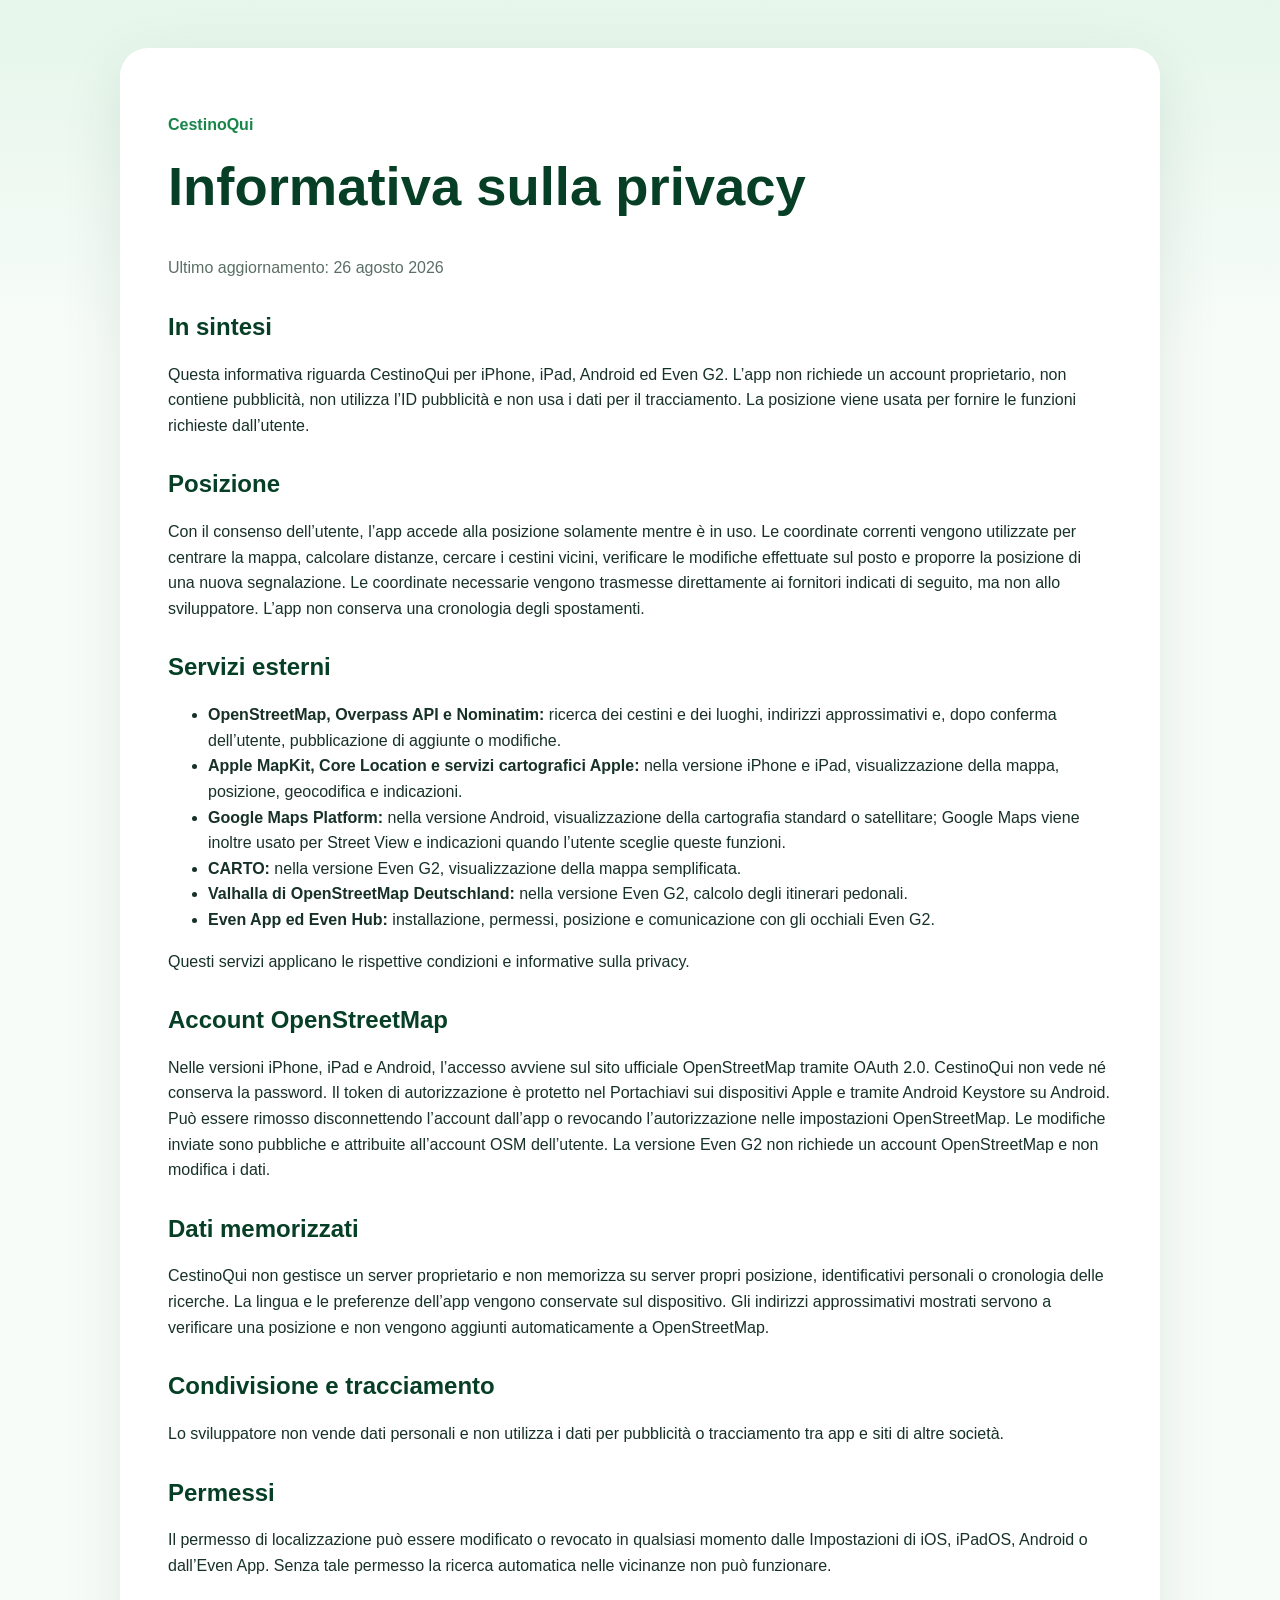
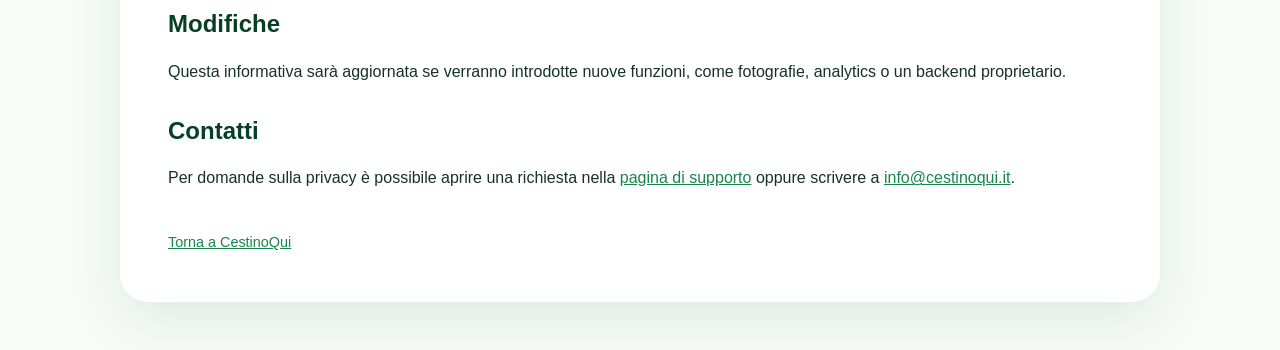
==== privacy.html @ f7cfcfdf "Expand CestinoQui pages to Even G2" ====
<!doctype html>
<html lang="it">
<head>
  <meta charset="utf-8">
  <meta name="viewport" content="width=device-width, initial-scale=1">
  <title>Privacy — CestinoQui</title>
  <link rel="stylesheet" href="styles.css">
</head>
<body>
  <main>
    <p class="eyebrow">CestinoQui</p>
    <h1>Informativa sulla privacy</h1>
    <p class="muted">Ultimo aggiornamento: 26 agosto 2026</p>

    <h2>In sintesi</h2>
    <p>Questa informativa riguarda CestinoQui per iPhone, iPad, Android ed Even G2. L’app non richiede un account proprietario, non contiene pubblicità, non utilizza l’ID pubblicità e non usa i dati per il tracciamento. La posizione viene usata per fornire le funzioni richieste dall’utente.</p>

    <h2>Posizione</h2>
    <p>Con il consenso dell’utente, l’app accede alla posizione solamente mentre è in uso. Le coordinate correnti vengono utilizzate per centrare la mappa, calcolare distanze, cercare i cestini vicini, verificare le modifiche effettuate sul posto e proporre la posizione di una nuova segnalazione. Le coordinate necessarie vengono trasmesse direttamente ai fornitori indicati di seguito, ma non allo sviluppatore. L’app non conserva una cronologia degli spostamenti.</p>

    <h2>Servizi esterni</h2>
    <ul>
      <li><strong>OpenStreetMap, Overpass API e Nominatim:</strong> ricerca dei cestini e dei luoghi, indirizzi approssimativi e, dopo conferma dell’utente, pubblicazione di aggiunte o modifiche.</li>
      <li><strong>Apple MapKit, Core Location e servizi cartografici Apple:</strong> nella versione iPhone e iPad, visualizzazione della mappa, posizione, geocodifica e indicazioni.</li>
      <li><strong>Google Maps Platform:</strong> nella versione Android, visualizzazione della cartografia standard o satellitare; Google Maps viene inoltre usato per Street View e indicazioni quando l’utente sceglie queste funzioni.</li>
      <li><strong>CARTO:</strong> nella versione Even G2, visualizzazione della mappa semplificata.</li>
      <li><strong>Valhalla di OpenStreetMap Deutschland:</strong> nella versione Even G2, calcolo degli itinerari pedonali.</li>
      <li><strong>Even App ed Even Hub:</strong> installazione, permessi, posizione e comunicazione con gli occhiali Even G2.</li>
    </ul>
    <p>Questi servizi applicano le rispettive condizioni e informative sulla privacy.</p>

    <h2>Account OpenStreetMap</h2>
    <p>Nelle versioni iPhone, iPad e Android, l’accesso avviene sul sito ufficiale OpenStreetMap tramite OAuth 2.0. CestinoQui non vede né conserva la password. Il token di autorizzazione è protetto nel Portachiavi sui dispositivi Apple e tramite Android Keystore su Android. Può essere rimosso disconnettendo l’account dall’app o revocando l’autorizzazione nelle impostazioni OpenStreetMap. Le modifiche inviate sono pubbliche e attribuite all’account OSM dell’utente. La versione Even G2 non richiede un account OpenStreetMap e non modifica i dati.</p>

    <h2>Dati memorizzati</h2>
    <p>CestinoQui non gestisce un server proprietario e non memorizza su server propri posizione, identificativi personali o cronologia delle ricerche. La lingua e le preferenze dell’app vengono conservate sul dispositivo. Gli indirizzi approssimativi mostrati servono a verificare una posizione e non vengono aggiunti automaticamente a OpenStreetMap.</p>

    <h2>Condivisione e tracciamento</h2>
    <p>Lo sviluppatore non vende dati personali e non utilizza i dati per pubblicità o tracciamento tra app e siti di altre società.</p>

    <h2>Permessi</h2>
    <p>Il permesso di localizzazione può essere modificato o revocato in qualsiasi momento dalle Impostazioni di iOS, iPadOS, Android o dall’Even App. Senza tale permesso la ricerca automatica nelle vicinanze non può funzionare.</p>

    <h2>Modifiche</h2>
    <p>Questa informativa sarà aggiornata se verranno introdotte nuove funzioni, come fotografie, analytics o un backend proprietario.</p>

    <h2>Contatti</h2>
    <p>Per domande sulla privacy è possibile aprire una richiesta nella <a href="support.html">pagina di supporto</a> oppure scrivere a <a href="mailto:info@cestinoqui.it">info@cestinoqui.it</a>.</p>

    <footer><a href="index.html">Torna a CestinoQui</a></footer>
  </main>
</body>
</html>
---- styles.css ----
:root {
  color-scheme: light dark;
  --green: #18854a;
  --deep: #063f25;
  --soft: #e5f6ea;
  --paper: #ffffff;
  --ink: #173127;
  --muted: #5b6f66;
}

* { box-sizing: border-box; }

body {
  margin: 0;
  font-family: -apple-system, BlinkMacSystemFont, "Segoe UI", sans-serif;
  line-height: 1.6;
  color: var(--ink);
  background: linear-gradient(180deg, var(--soft), #f8fcf9 22rem);
}

main {
  width: min(1040px, calc(100% - 32px));
  margin: 48px auto;
  padding: clamp(24px, 5vw, 48px);
  background: var(--paper);
  border-radius: 28px;
  box-shadow: 0 18px 60px rgba(6, 63, 37, .10);
}

h1, h2 { color: var(--deep); line-height: 1.2; }
h1 { font-size: clamp(2rem, 8vw, 3.4rem); margin-top: 0; }
h2 { margin-top: 2rem; }
a { color: var(--green); }
.eyebrow { color: var(--green); font-weight: 700; }
.muted { color: var(--muted); }
.button {
  display: inline-block;
  margin: 8px 8px 0 0;
  padding: 10px 16px;
  border-radius: 999px;
  color: white;
  background: var(--green);
  text-decoration: none;
  font-weight: 700;
}
.platform-grid {
  display: grid;
  grid-template-columns: repeat(3, 1fr);
  gap: 16px;
  margin: 2.5rem 0;
}
.platform-card {
  padding: 22px;
  border: 1px solid color-mix(in srgb, var(--green) 22%, transparent);
  border-radius: 20px;
  background: color-mix(in srgb, var(--soft) 56%, var(--paper));
}
.platform-card h2 { margin: .5rem 0; font-size: 1.25rem; }
.platform-card p { margin: .5rem 0; }
.platform-icon {
  display: grid;
  place-items: center;
  width: 42px;
  height: 42px;
  border-radius: 12px;
  color: white;
  background: var(--green);
  font-size: 1.4rem;
  font-weight: 800;
}
.platform-icon.glasses::before {
  content: "";
  width: 28px;
  height: 11px;
  border: 3px solid white;
  border-radius: 7px;
  box-shadow: 18px 0 0 -3px var(--green), 18px 0 0 0 white;
  transform: translateX(-9px);
}
.tag { color: var(--green); font-size: .85rem; font-weight: 700; }
.g2-showcase {
  margin: 2.5rem 0;
  padding-top: 1rem;
  border-top: 1px solid color-mix(in srgb, var(--green) 18%, transparent);
}
.screenshots {
  display: grid;
  grid-template-columns: repeat(3, 1fr);
  gap: 12px;
}
figure { margin: 0; }
figure img {
  display: block;
  width: 100%;
  border-radius: 10px;
  background: #000;
}
figcaption { margin-top: 6px; color: var(--muted); font-size: .82rem; text-align: center; }
footer { margin-top: 2.5rem; color: var(--muted); font-size: .9rem; }

@media (max-width: 760px) {
  .platform-grid, .screenshots { grid-template-columns: 1fr; }
}

@media (prefers-color-scheme: dark) {
  :root { --paper: #10241b; --ink: #e8f5ed; --deep: #baf0ca; --muted: #a3b8ad; --soft: #123a26; }
  body { background: #081710; }
}
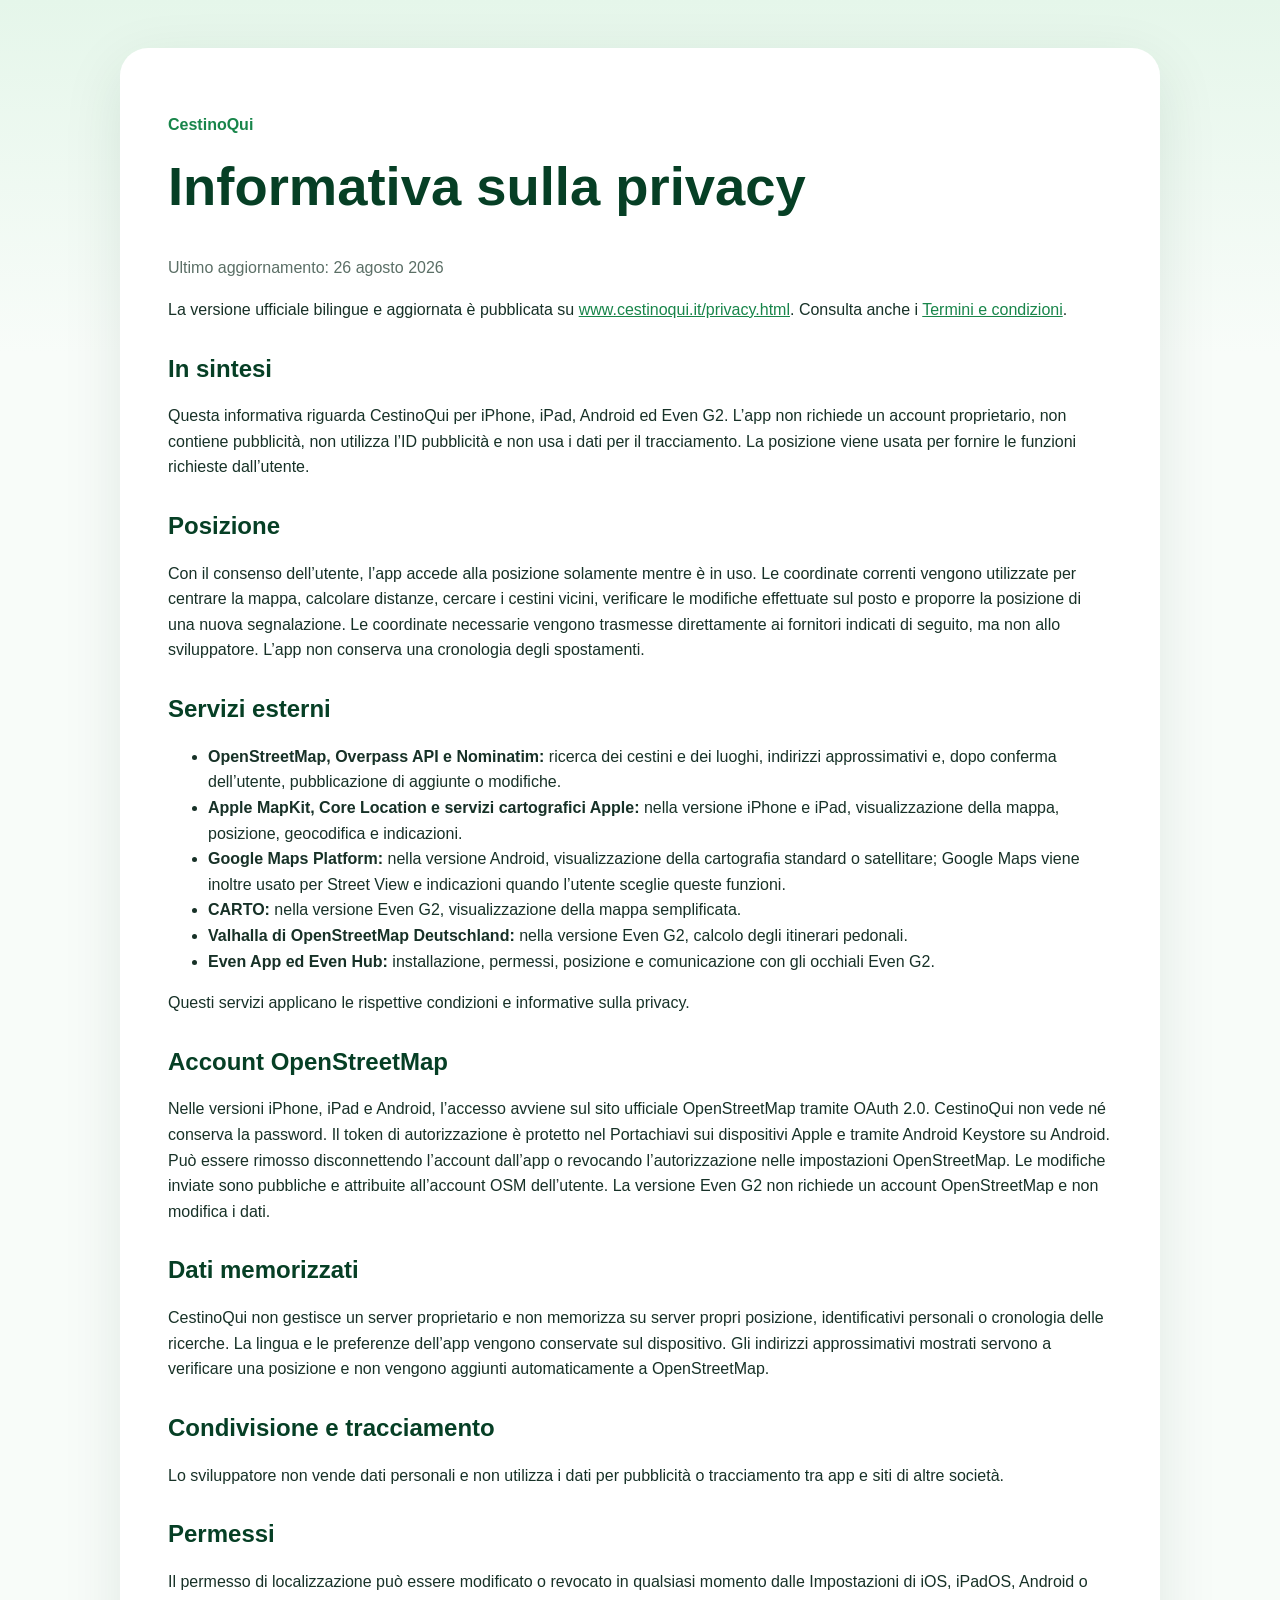
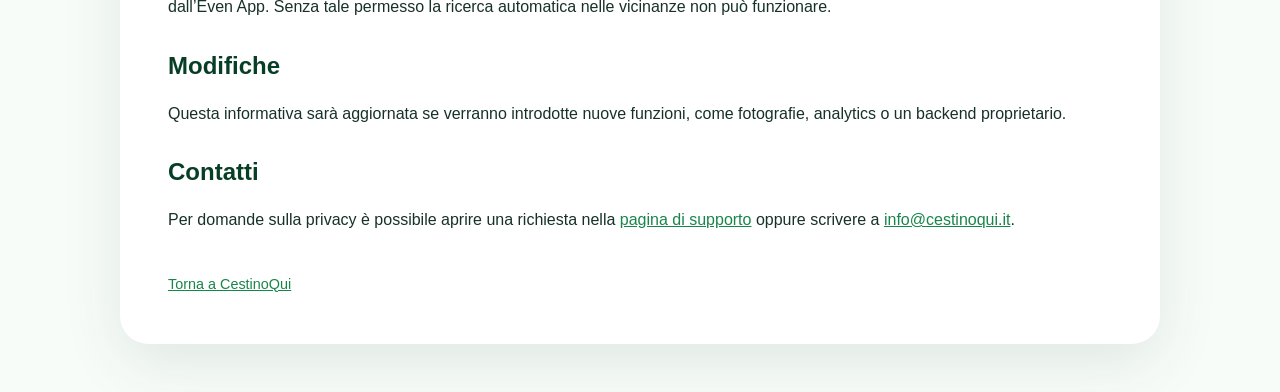
==== commit ed83bc54: "Update shared site for CestinoQui G2 0.3.1" ====
--- a/privacy.html
+++ b/privacy.html
@@ -11,6 +11,7 @@
     <p class="eyebrow">CestinoQui</p>
     <h1>Informativa sulla privacy</h1>
     <p class="muted">Ultimo aggiornamento: 26 agosto 2026</p>
+    <p>La versione ufficiale bilingue e aggiornata è pubblicata su <a href="https://www.cestinoqui.it/privacy.html">www.cestinoqui.it/privacy.html</a>. Consulta anche i <a href="https://www.cestinoqui.it/terms.html">Termini e condizioni</a>.</p>
 
     <h2>In sintesi</h2>
     <p>Questa informativa riguarda CestinoQui per iPhone, iPad, Android ed Even G2. L’app non richiede un account proprietario, non contiene pubblicità, non utilizza l’ID pubblicità e non usa i dati per il tracciamento. La posizione viene usata per fornire le funzioni richieste dall’utente.</p>
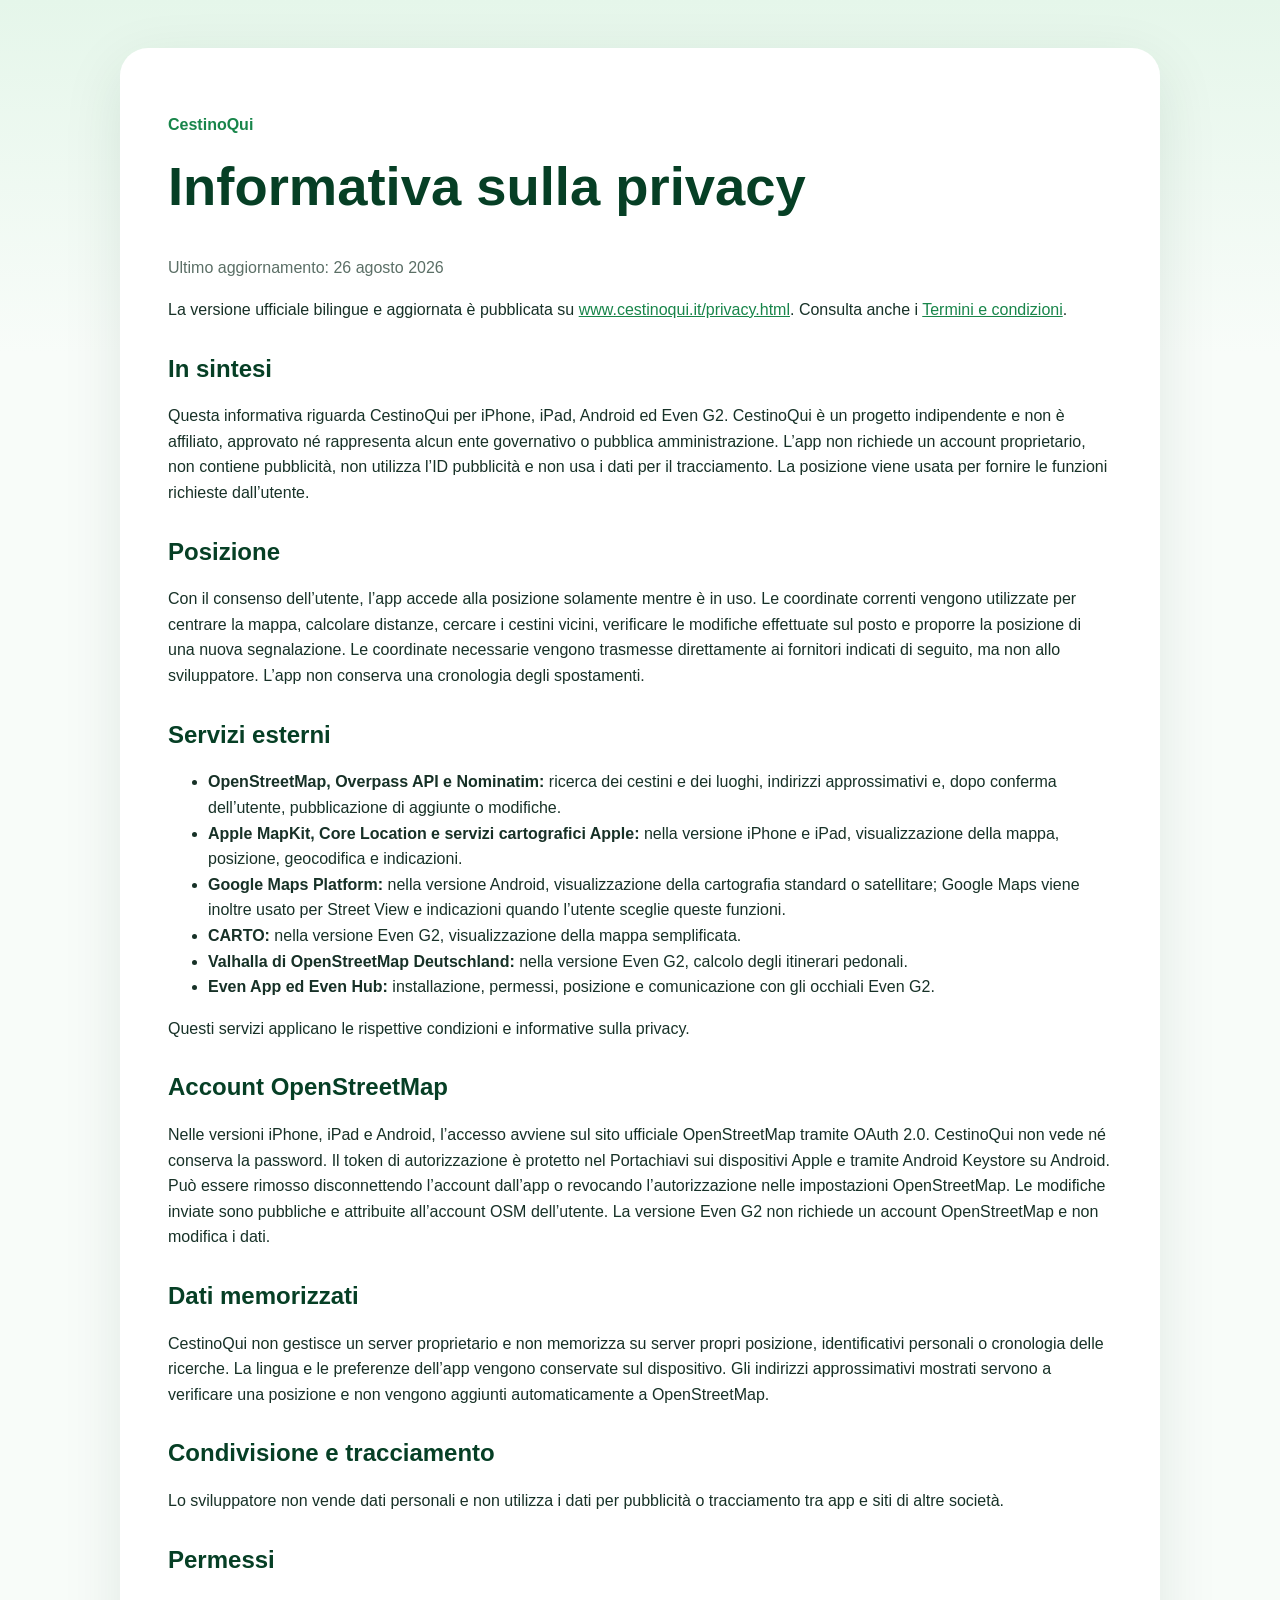
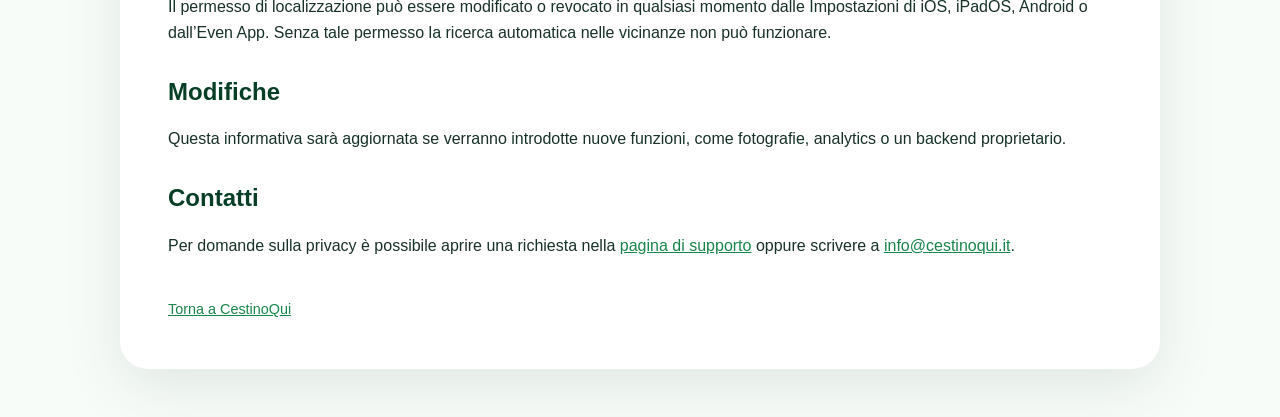
==== commit b4297577: "Clarify independent status and OpenStreetMap source" ====
--- a/privacy.html
+++ b/privacy.html
@@ -14,7 +14,7 @@
     <p>La versione ufficiale bilingue e aggiornata è pubblicata su <a href="https://www.cestinoqui.it/privacy.html">www.cestinoqui.it/privacy.html</a>. Consulta anche i <a href="https://www.cestinoqui.it/terms.html">Termini e condizioni</a>.</p>
 
     <h2>In sintesi</h2>
-    <p>Questa informativa riguarda CestinoQui per iPhone, iPad, Android ed Even G2. L’app non richiede un account proprietario, non contiene pubblicità, non utilizza l’ID pubblicità e non usa i dati per il tracciamento. La posizione viene usata per fornire le funzioni richieste dall’utente.</p>
+    <p>Questa informativa riguarda CestinoQui per iPhone, iPad, Android ed Even G2. CestinoQui è un progetto indipendente e non è affiliato, approvato né rappresenta alcun ente governativo o pubblica amministrazione. L’app non richiede un account proprietario, non contiene pubblicità, non utilizza l’ID pubblicità e non usa i dati per il tracciamento. La posizione viene usata per fornire le funzioni richieste dall’utente.</p>
 
     <h2>Posizione</h2>
     <p>Con il consenso dell’utente, l’app accede alla posizione solamente mentre è in uso. Le coordinate correnti vengono utilizzate per centrare la mappa, calcolare distanze, cercare i cestini vicini, verificare le modifiche effettuate sul posto e proporre la posizione di una nuova segnalazione. Le coordinate necessarie vengono trasmesse direttamente ai fornitori indicati di seguito, ma non allo sviluppatore. L’app non conserva una cronologia degli spostamenti.</p>
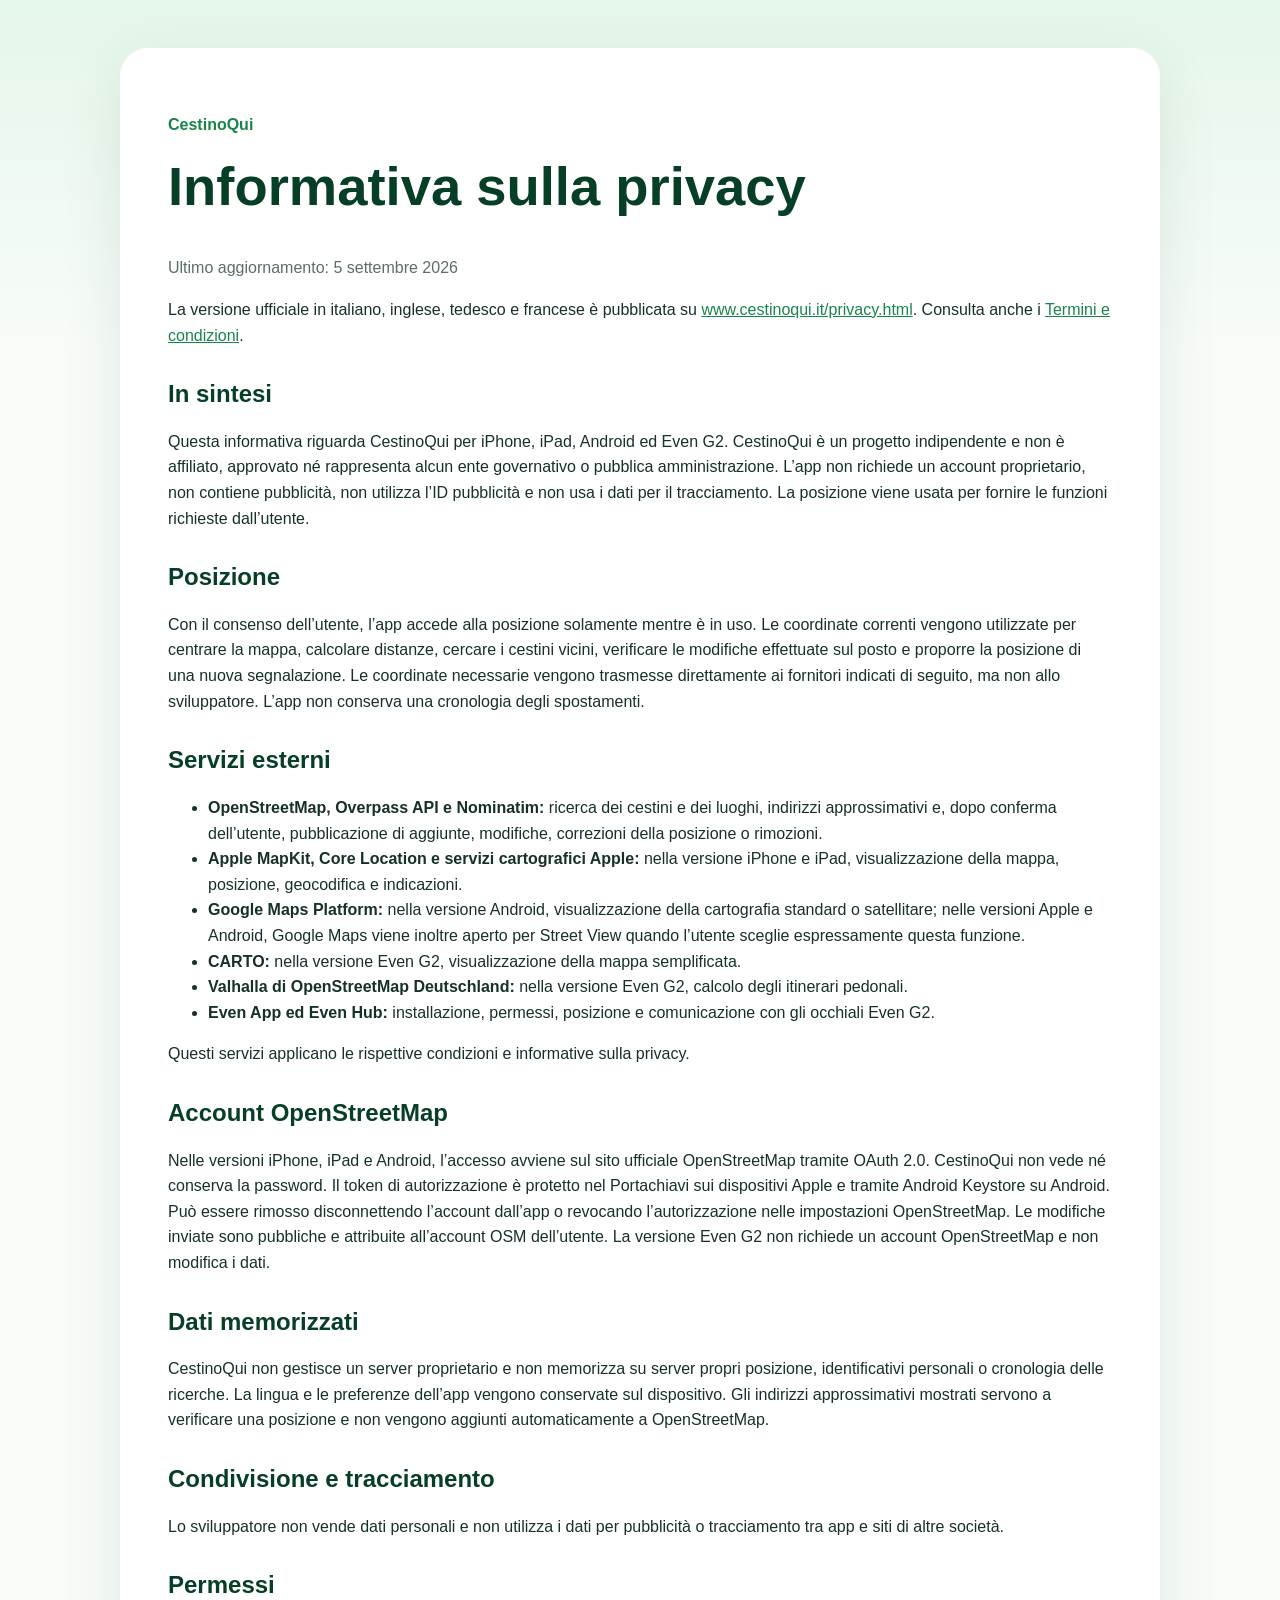
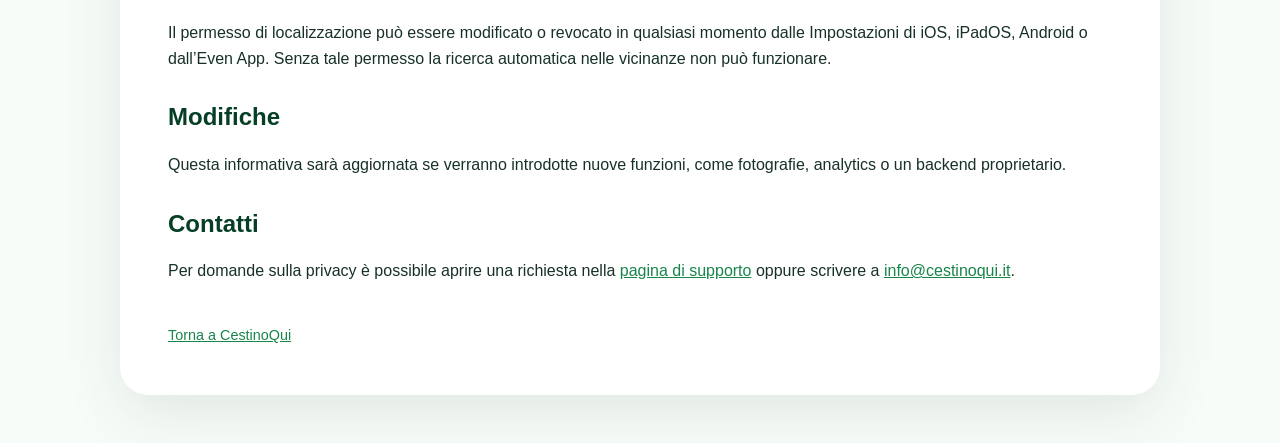
==== commit fc3bcdac: "Update iOS 1.1 privacy information" ====
--- a/privacy.html
+++ b/privacy.html
@@ -10,8 +10,8 @@
   <main>
     <p class="eyebrow">CestinoQui</p>
     <h1>Informativa sulla privacy</h1>
-    <p class="muted">Ultimo aggiornamento: 26 agosto 2026</p>
-    <p>La versione ufficiale bilingue e aggiornata è pubblicata su <a href="https://www.cestinoqui.it/privacy.html">www.cestinoqui.it/privacy.html</a>. Consulta anche i <a href="https://www.cestinoqui.it/terms.html">Termini e condizioni</a>.</p>
+    <p class="muted">Ultimo aggiornamento: 5 settembre 2026</p>
+    <p>La versione ufficiale in italiano, inglese, tedesco e francese è pubblicata su <a href="https://www.cestinoqui.it/privacy.html">www.cestinoqui.it/privacy.html</a>. Consulta anche i <a href="https://www.cestinoqui.it/terms.html">Termini e condizioni</a>.</p>
 
     <h2>In sintesi</h2>
     <p>Questa informativa riguarda CestinoQui per iPhone, iPad, Android ed Even G2. CestinoQui è un progetto indipendente e non è affiliato, approvato né rappresenta alcun ente governativo o pubblica amministrazione. L’app non richiede un account proprietario, non contiene pubblicità, non utilizza l’ID pubblicità e non usa i dati per il tracciamento. La posizione viene usata per fornire le funzioni richieste dall’utente.</p>
@@ -21,9 +21,9 @@
 
     <h2>Servizi esterni</h2>
     <ul>
-      <li><strong>OpenStreetMap, Overpass API e Nominatim:</strong> ricerca dei cestini e dei luoghi, indirizzi approssimativi e, dopo conferma dell’utente, pubblicazione di aggiunte o modifiche.</li>
+      <li><strong>OpenStreetMap, Overpass API e Nominatim:</strong> ricerca dei cestini e dei luoghi, indirizzi approssimativi e, dopo conferma dell’utente, pubblicazione di aggiunte, modifiche, correzioni della posizione o rimozioni.</li>
       <li><strong>Apple MapKit, Core Location e servizi cartografici Apple:</strong> nella versione iPhone e iPad, visualizzazione della mappa, posizione, geocodifica e indicazioni.</li>
-      <li><strong>Google Maps Platform:</strong> nella versione Android, visualizzazione della cartografia standard o satellitare; Google Maps viene inoltre usato per Street View e indicazioni quando l’utente sceglie queste funzioni.</li>
+      <li><strong>Google Maps Platform:</strong> nella versione Android, visualizzazione della cartografia standard o satellitare; nelle versioni Apple e Android, Google Maps viene inoltre aperto per Street View quando l’utente sceglie espressamente questa funzione.</li>
       <li><strong>CARTO:</strong> nella versione Even G2, visualizzazione della mappa semplificata.</li>
       <li><strong>Valhalla di OpenStreetMap Deutschland:</strong> nella versione Even G2, calcolo degli itinerari pedonali.</li>
       <li><strong>Even App ed Even Hub:</strong> installazione, permessi, posizione e comunicazione con gli occhiali Even G2.</li>
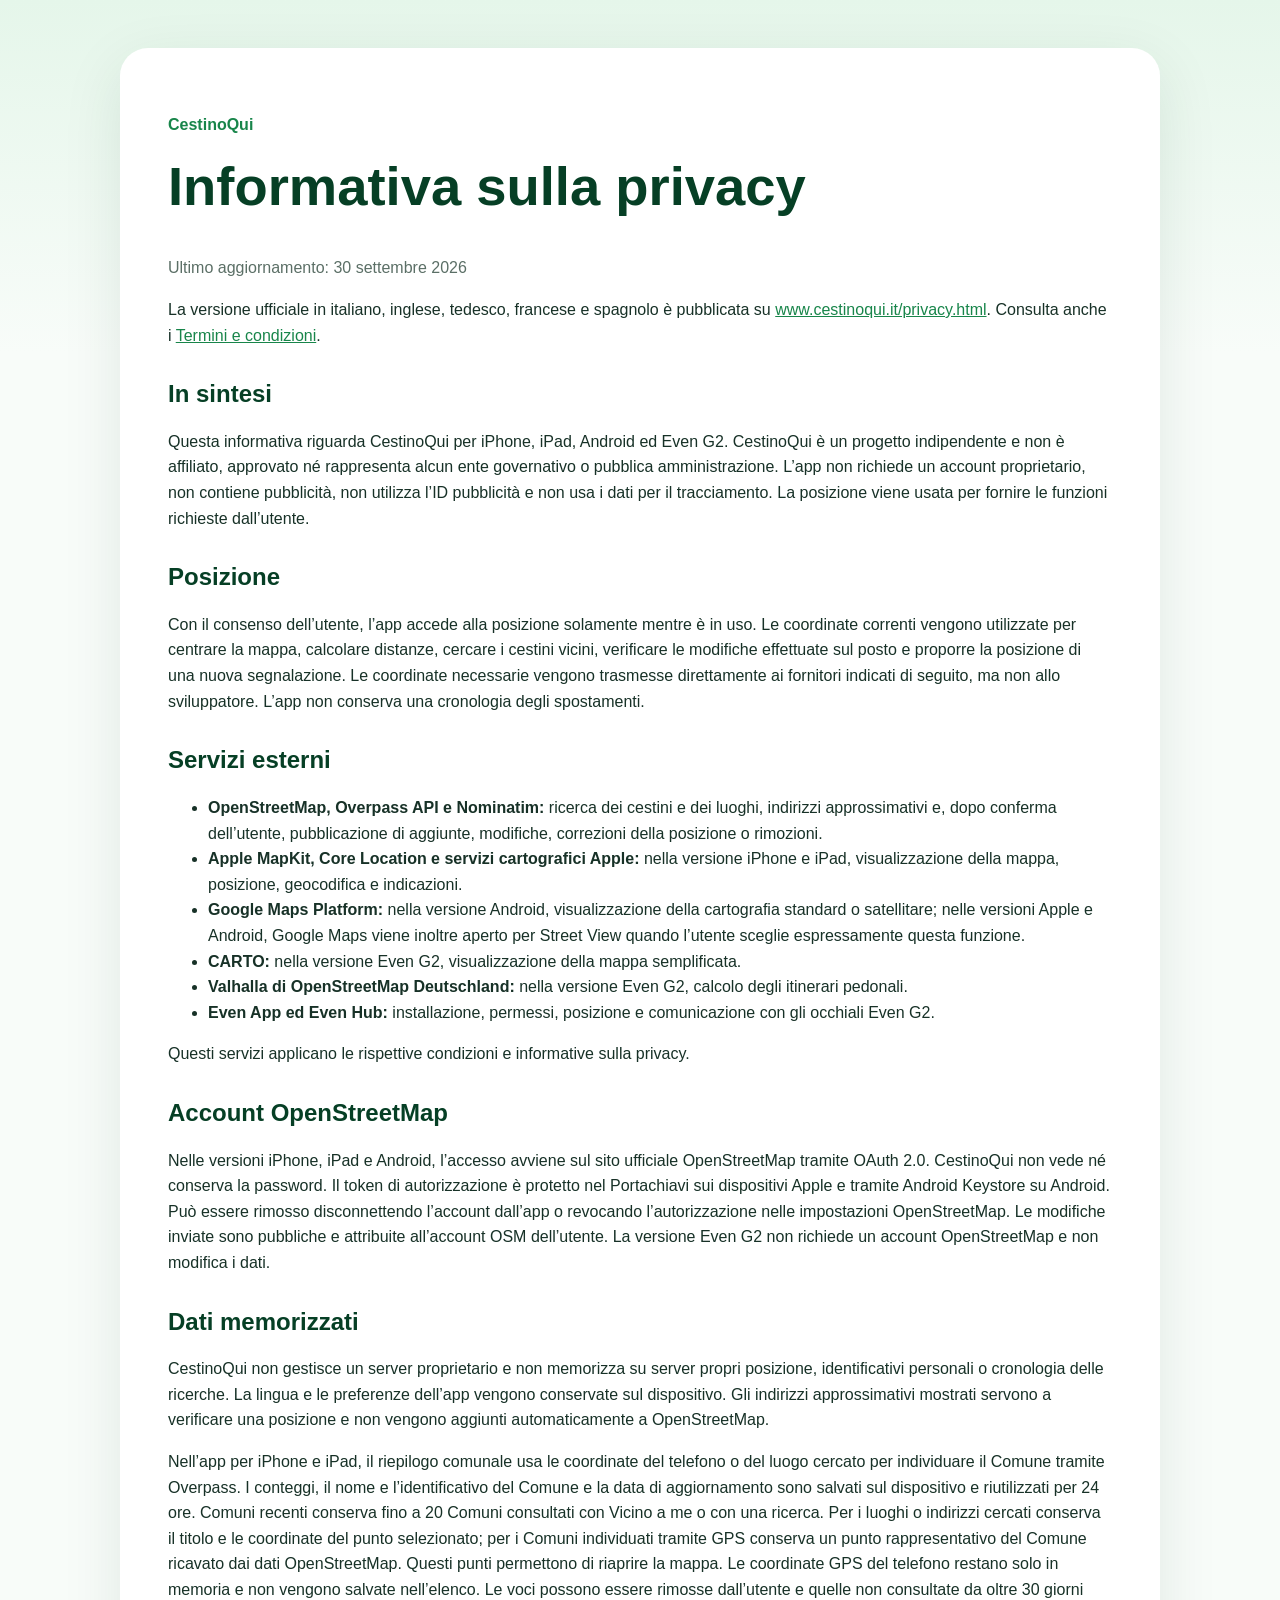
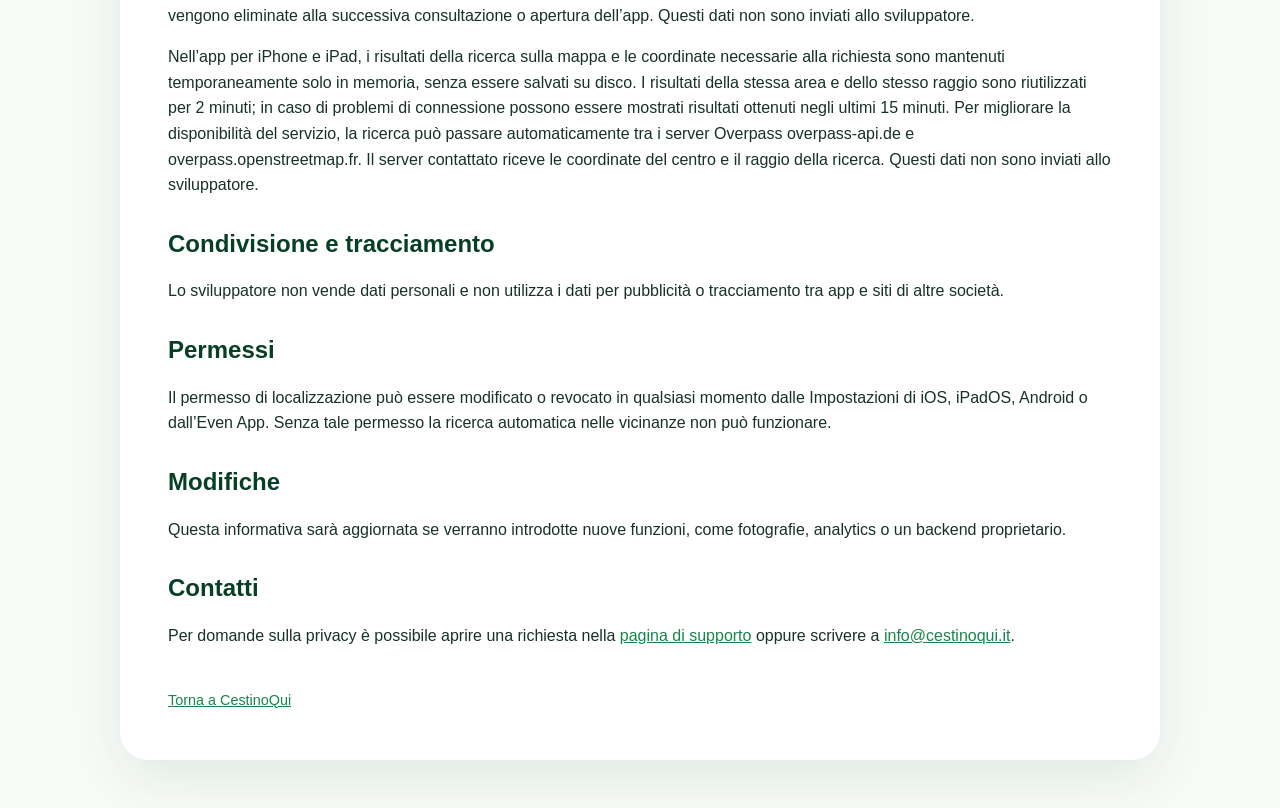
==== commit 0154a613: "Document CestinoQui 1.4 and updated on-device privacy" ====
--- a/privacy.html
+++ b/privacy.html
@@ -10,8 +10,8 @@
   <main>
     <p class="eyebrow">CestinoQui</p>
     <h1>Informativa sulla privacy</h1>
-    <p class="muted">Ultimo aggiornamento: 5 settembre 2026</p>
-    <p>La versione ufficiale in italiano, inglese, tedesco e francese è pubblicata su <a href="https://www.cestinoqui.it/privacy.html">www.cestinoqui.it/privacy.html</a>. Consulta anche i <a href="https://www.cestinoqui.it/terms.html">Termini e condizioni</a>.</p>
+    <p class="muted">Ultimo aggiornamento: 30 settembre 2026</p>
+    <p>La versione ufficiale in italiano, inglese, tedesco, francese e spagnolo è pubblicata su <a href="https://www.cestinoqui.it/privacy.html">www.cestinoqui.it/privacy.html</a>. Consulta anche i <a href="https://www.cestinoqui.it/terms.html">Termini e condizioni</a>.</p>
 
     <h2>In sintesi</h2>
     <p>Questa informativa riguarda CestinoQui per iPhone, iPad, Android ed Even G2. CestinoQui è un progetto indipendente e non è affiliato, approvato né rappresenta alcun ente governativo o pubblica amministrazione. L’app non richiede un account proprietario, non contiene pubblicità, non utilizza l’ID pubblicità e non usa i dati per il tracciamento. La posizione viene usata per fornire le funzioni richieste dall’utente.</p>
@@ -35,6 +35,8 @@
 
     <h2>Dati memorizzati</h2>
     <p>CestinoQui non gestisce un server proprietario e non memorizza su server propri posizione, identificativi personali o cronologia delle ricerche. La lingua e le preferenze dell’app vengono conservate sul dispositivo. Gli indirizzi approssimativi mostrati servono a verificare una posizione e non vengono aggiunti automaticamente a OpenStreetMap.</p>
+    <p>Nell’app per iPhone e iPad, il riepilogo comunale usa le coordinate del telefono o del luogo cercato per individuare il Comune tramite Overpass. I conteggi, il nome e l’identificativo del Comune e la data di aggiornamento sono salvati sul dispositivo e riutilizzati per 24 ore. Comuni recenti conserva fino a 20 Comuni consultati con Vicino a me o con una ricerca. Per i luoghi o indirizzi cercati conserva il titolo e le coordinate del punto selezionato; per i Comuni individuati tramite GPS conserva un punto rappresentativo del Comune ricavato dai dati OpenStreetMap. Questi punti permettono di riaprire la mappa. Le coordinate GPS del telefono restano solo in memoria e non vengono salvate nell’elenco. Le voci possono essere rimosse dall’utente e quelle non consultate da oltre 30 giorni vengono eliminate alla successiva consultazione o apertura dell’app. Questi dati non sono inviati allo sviluppatore.</p>
+    <p>Nell’app per iPhone e iPad, i risultati della ricerca sulla mappa e le coordinate necessarie alla richiesta sono mantenuti temporaneamente solo in memoria, senza essere salvati su disco. I risultati della stessa area e dello stesso raggio sono riutilizzati per 2 minuti; in caso di problemi di connessione possono essere mostrati risultati ottenuti negli ultimi 15 minuti. Per migliorare la disponibilità del servizio, la ricerca può passare automaticamente tra i server Overpass overpass-api.de e overpass.openstreetmap.fr. Il server contattato riceve le coordinate del centro e il raggio della ricerca. Questi dati non sono inviati allo sviluppatore.</p>
 
     <h2>Condivisione e tracciamento</h2>
     <p>Lo sviluppatore non vende dati personali e non utilizza i dati per pubblicità o tracciamento tra app e siti di altre società.</p>
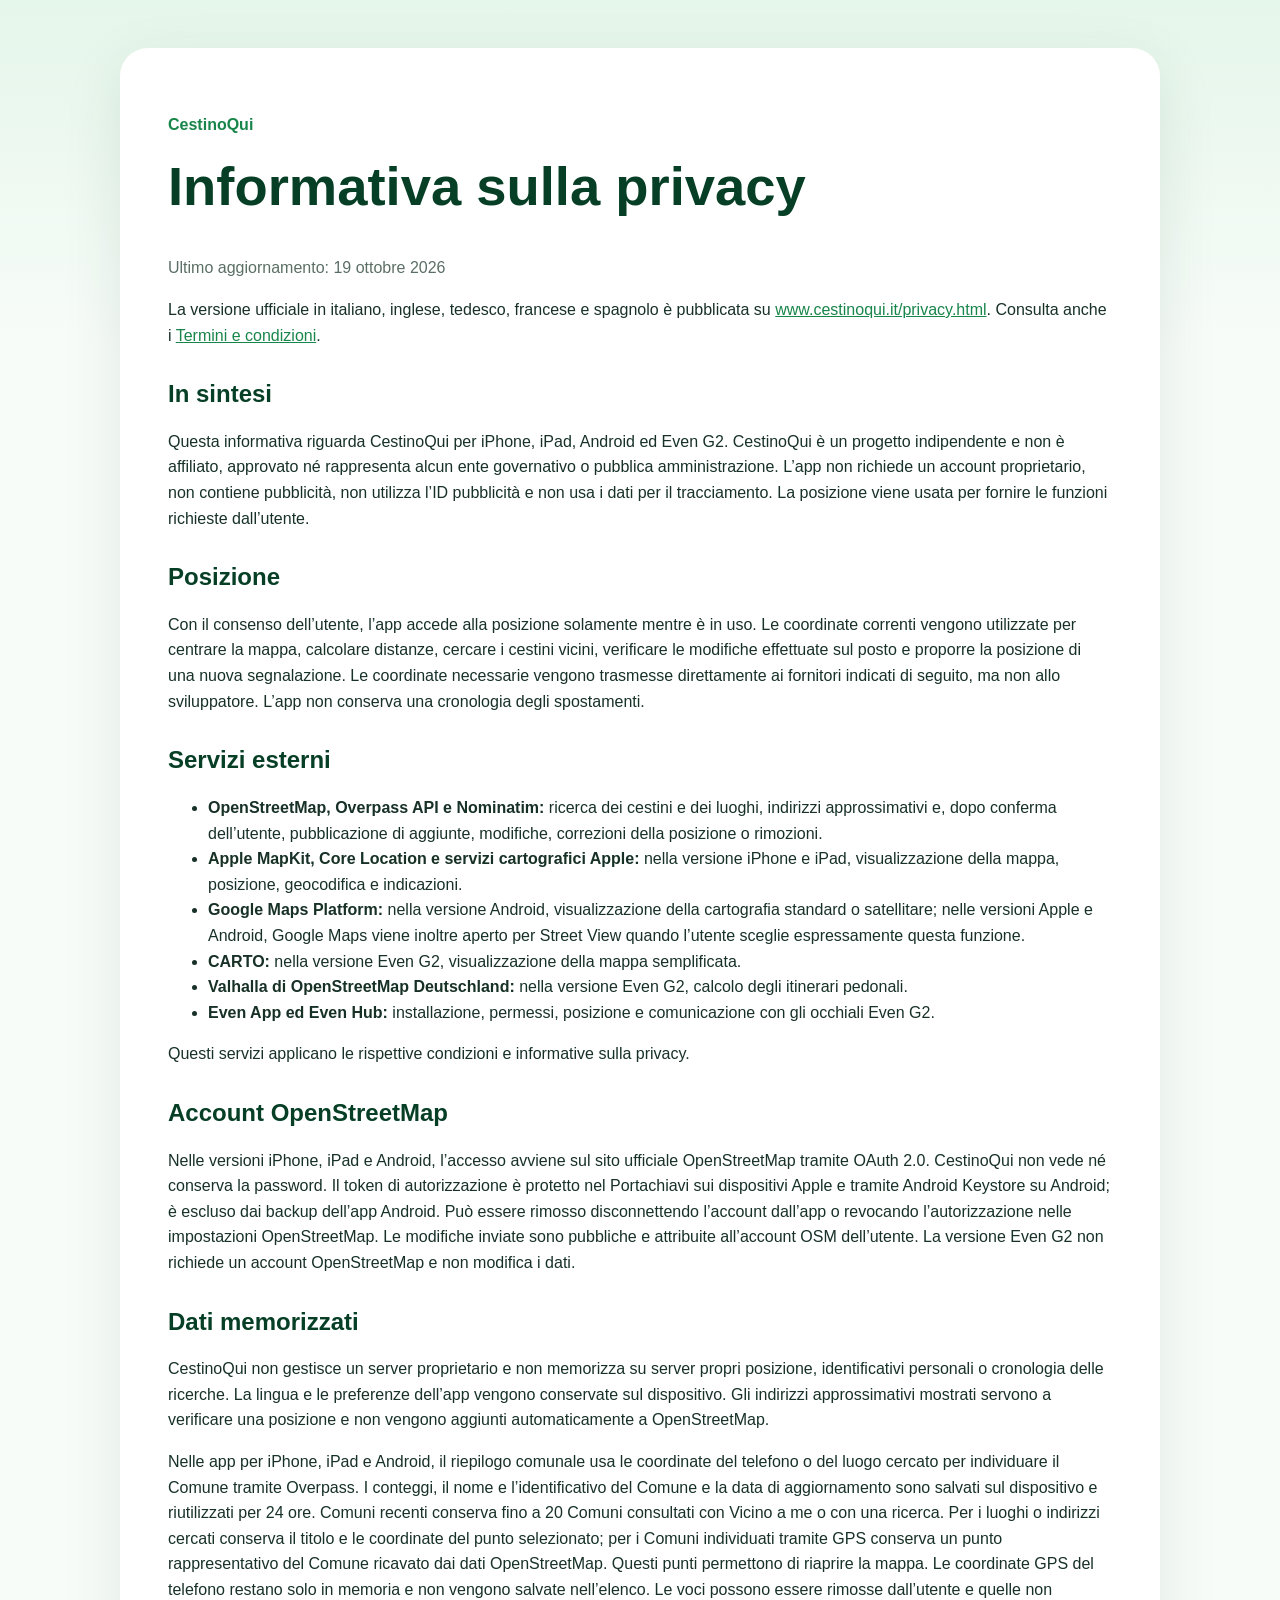
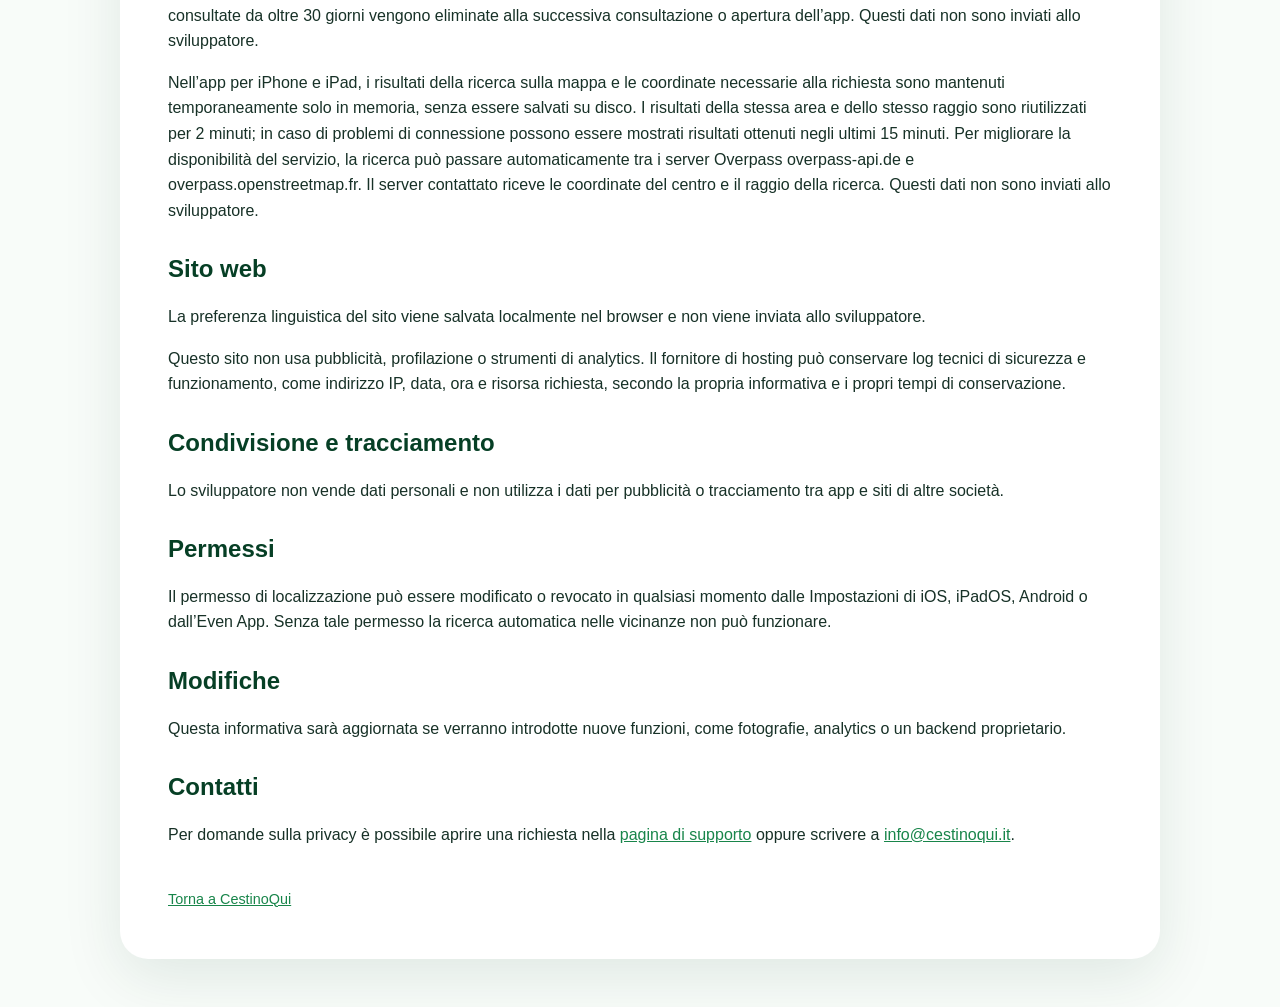
==== commit 6aec770b: "Align public privacy with Android municipality features" ====
--- a/privacy.html
+++ b/privacy.html
@@ -10,7 +10,7 @@
   <main>
     <p class="eyebrow">CestinoQui</p>
     <h1>Informativa sulla privacy</h1>
-    <p class="muted">Ultimo aggiornamento: 30 settembre 2026</p>
+    <p class="muted">Ultimo aggiornamento: 19 ottobre 2026</p>
     <p>La versione ufficiale in italiano, inglese, tedesco, francese e spagnolo è pubblicata su <a href="https://www.cestinoqui.it/privacy.html">www.cestinoqui.it/privacy.html</a>. Consulta anche i <a href="https://www.cestinoqui.it/terms.html">Termini e condizioni</a>.</p>
 
     <h2>In sintesi</h2>
@@ -31,12 +31,16 @@
     <p>Questi servizi applicano le rispettive condizioni e informative sulla privacy.</p>
 
     <h2>Account OpenStreetMap</h2>
-    <p>Nelle versioni iPhone, iPad e Android, l’accesso avviene sul sito ufficiale OpenStreetMap tramite OAuth 2.0. CestinoQui non vede né conserva la password. Il token di autorizzazione è protetto nel Portachiavi sui dispositivi Apple e tramite Android Keystore su Android. Può essere rimosso disconnettendo l’account dall’app o revocando l’autorizzazione nelle impostazioni OpenStreetMap. Le modifiche inviate sono pubbliche e attribuite all’account OSM dell’utente. La versione Even G2 non richiede un account OpenStreetMap e non modifica i dati.</p>
+    <p>Nelle versioni iPhone, iPad e Android, l’accesso avviene sul sito ufficiale OpenStreetMap tramite OAuth 2.0. CestinoQui non vede né conserva la password. Il token di autorizzazione è protetto nel Portachiavi sui dispositivi Apple e tramite Android Keystore su Android; è escluso dai backup dell’app Android. Può essere rimosso disconnettendo l’account dall’app o revocando l’autorizzazione nelle impostazioni OpenStreetMap. Le modifiche inviate sono pubbliche e attribuite all’account OSM dell’utente. La versione Even G2 non richiede un account OpenStreetMap e non modifica i dati.</p>
 
     <h2>Dati memorizzati</h2>
     <p>CestinoQui non gestisce un server proprietario e non memorizza su server propri posizione, identificativi personali o cronologia delle ricerche. La lingua e le preferenze dell’app vengono conservate sul dispositivo. Gli indirizzi approssimativi mostrati servono a verificare una posizione e non vengono aggiunti automaticamente a OpenStreetMap.</p>
-    <p>Nell’app per iPhone e iPad, il riepilogo comunale usa le coordinate del telefono o del luogo cercato per individuare il Comune tramite Overpass. I conteggi, il nome e l’identificativo del Comune e la data di aggiornamento sono salvati sul dispositivo e riutilizzati per 24 ore. Comuni recenti conserva fino a 20 Comuni consultati con Vicino a me o con una ricerca. Per i luoghi o indirizzi cercati conserva il titolo e le coordinate del punto selezionato; per i Comuni individuati tramite GPS conserva un punto rappresentativo del Comune ricavato dai dati OpenStreetMap. Questi punti permettono di riaprire la mappa. Le coordinate GPS del telefono restano solo in memoria e non vengono salvate nell’elenco. Le voci possono essere rimosse dall’utente e quelle non consultate da oltre 30 giorni vengono eliminate alla successiva consultazione o apertura dell’app. Questi dati non sono inviati allo sviluppatore.</p>
+    <p>Nelle app per iPhone, iPad e Android, il riepilogo comunale usa le coordinate del telefono o del luogo cercato per individuare il Comune tramite Overpass. I conteggi, il nome e l’identificativo del Comune e la data di aggiornamento sono salvati sul dispositivo e riutilizzati per 24 ore. Comuni recenti conserva fino a 20 Comuni consultati con Vicino a me o con una ricerca. Per i luoghi o indirizzi cercati conserva il titolo e le coordinate del punto selezionato; per i Comuni individuati tramite GPS conserva un punto rappresentativo del Comune ricavato dai dati OpenStreetMap. Questi punti permettono di riaprire la mappa. Le coordinate GPS del telefono restano solo in memoria e non vengono salvate nell’elenco. Le voci possono essere rimosse dall’utente e quelle non consultate da oltre 30 giorni vengono eliminate alla successiva consultazione o apertura dell’app. Questi dati non sono inviati allo sviluppatore.</p>
     <p>Nell’app per iPhone e iPad, i risultati della ricerca sulla mappa e le coordinate necessarie alla richiesta sono mantenuti temporaneamente solo in memoria, senza essere salvati su disco. I risultati della stessa area e dello stesso raggio sono riutilizzati per 2 minuti; in caso di problemi di connessione possono essere mostrati risultati ottenuti negli ultimi 15 minuti. Per migliorare la disponibilità del servizio, la ricerca può passare automaticamente tra i server Overpass overpass-api.de e overpass.openstreetmap.fr. Il server contattato riceve le coordinate del centro e il raggio della ricerca. Questi dati non sono inviati allo sviluppatore.</p>
+
+    <h2>Sito web</h2>
+    <p>La preferenza linguistica del sito viene salvata localmente nel browser e non viene inviata allo sviluppatore.</p>
+    <p>Questo sito non usa pubblicità, profilazione o strumenti di analytics. Il fornitore di hosting può conservare log tecnici di sicurezza e funzionamento, come indirizzo IP, data, ora e risorsa richiesta, secondo la propria informativa e i propri tempi di conservazione.</p>
 
     <h2>Condivisione e tracciamento</h2>
     <p>Lo sviluppatore non vende dati personali e non utilizza i dati per pubblicità o tracciamento tra app e siti di altre società.</p>
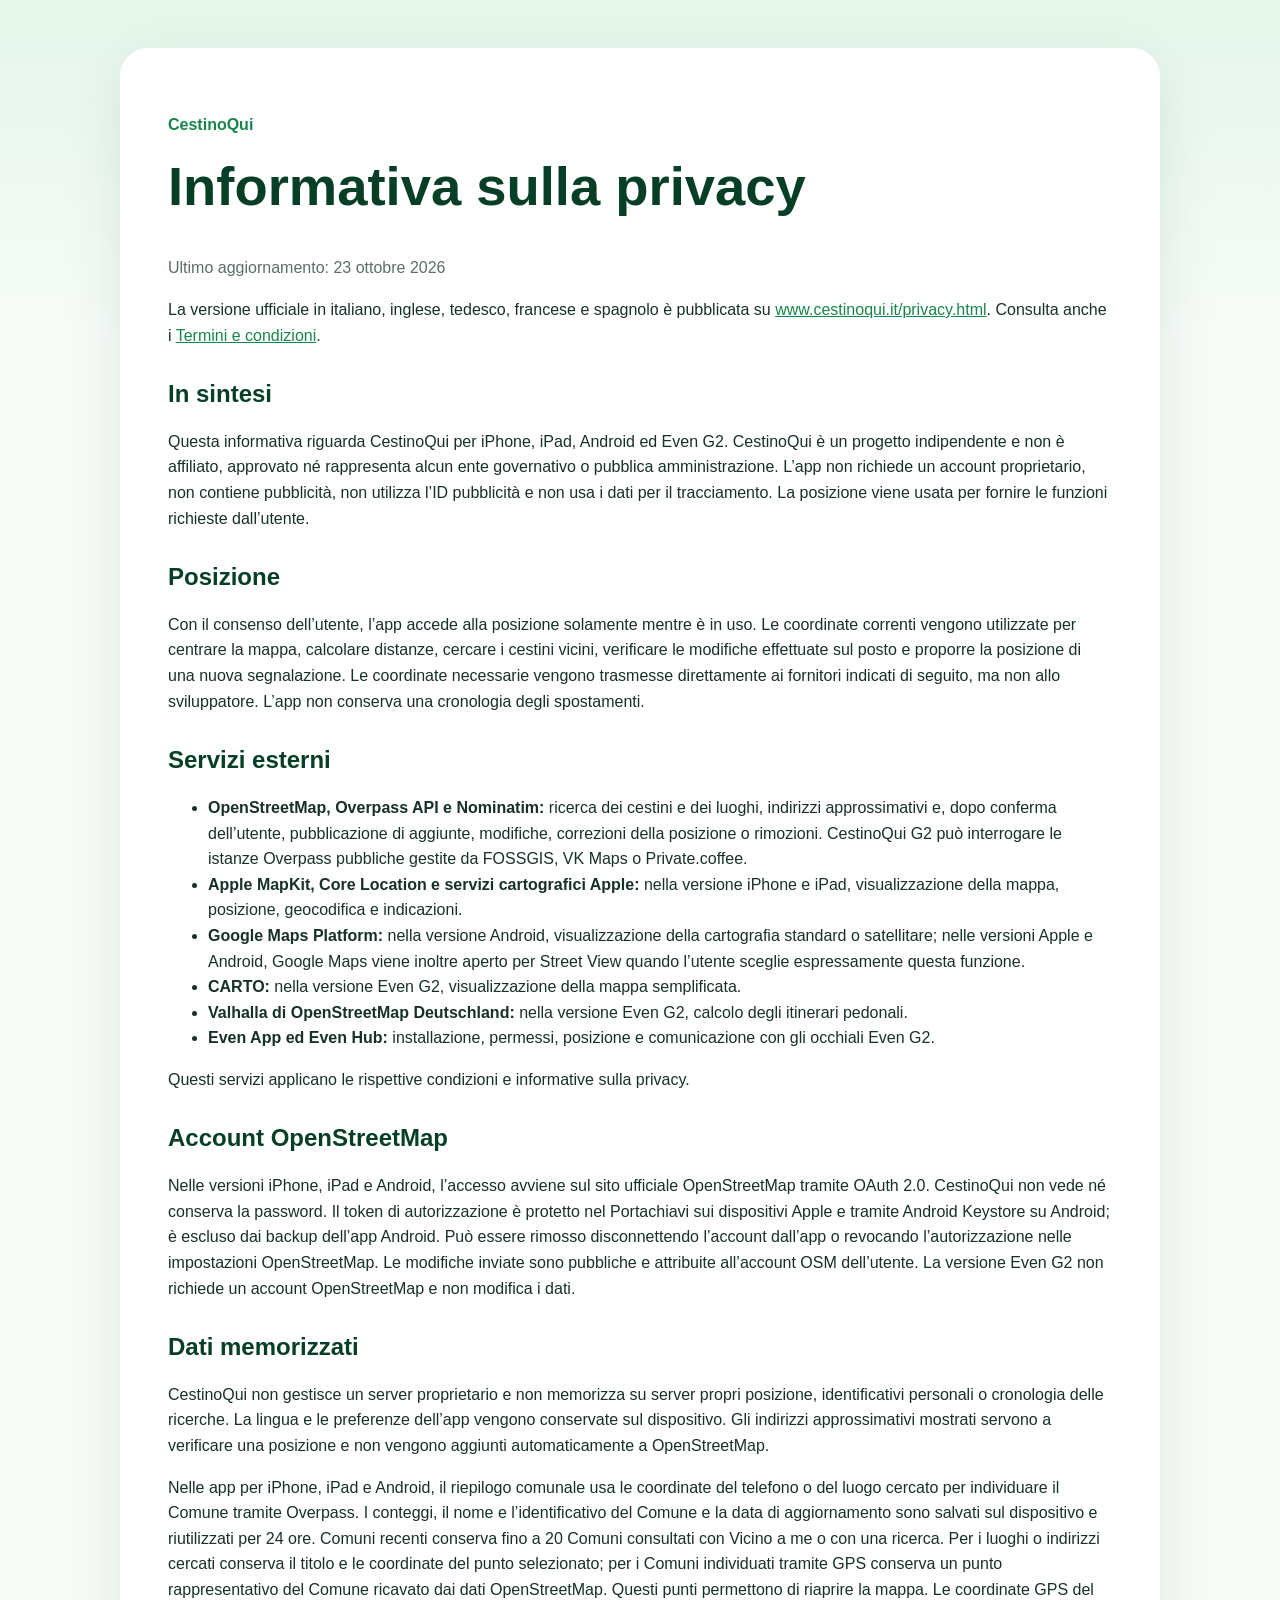
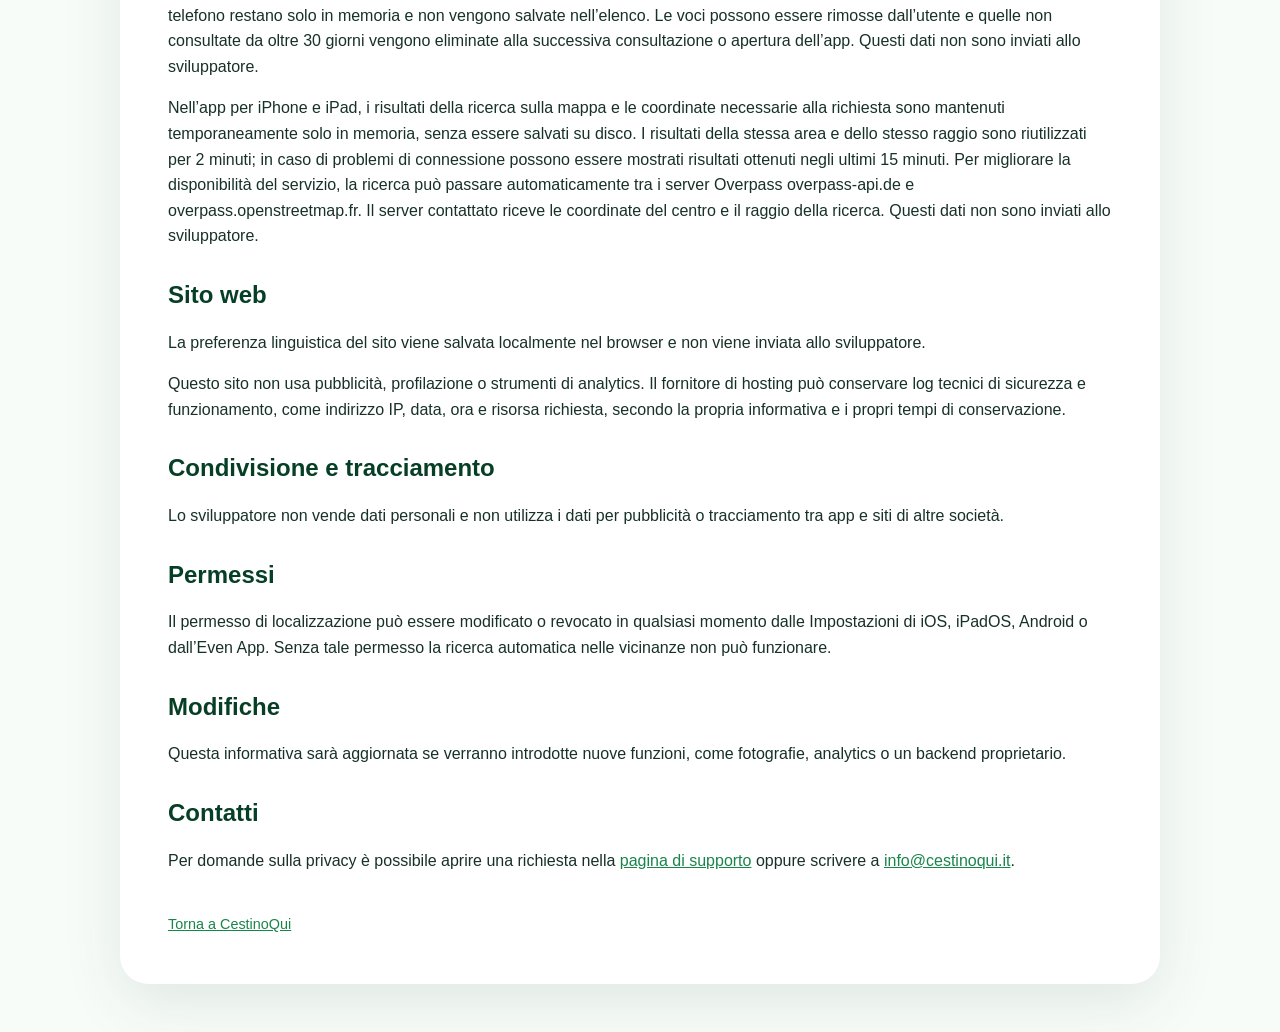
==== commit acb1b706: "Document CestinoQui G2 0.5.3 failover" ====
--- a/privacy.html
+++ b/privacy.html
@@ -10,7 +10,7 @@
   <main>
     <p class="eyebrow">CestinoQui</p>
     <h1>Informativa sulla privacy</h1>
-    <p class="muted">Ultimo aggiornamento: 19 ottobre 2026</p>
+    <p class="muted">Ultimo aggiornamento: 23 ottobre 2026</p>
     <p>La versione ufficiale in italiano, inglese, tedesco, francese e spagnolo è pubblicata su <a href="https://www.cestinoqui.it/privacy.html">www.cestinoqui.it/privacy.html</a>. Consulta anche i <a href="https://www.cestinoqui.it/terms.html">Termini e condizioni</a>.</p>
 
     <h2>In sintesi</h2>
@@ -21,7 +21,7 @@
 
     <h2>Servizi esterni</h2>
     <ul>
-      <li><strong>OpenStreetMap, Overpass API e Nominatim:</strong> ricerca dei cestini e dei luoghi, indirizzi approssimativi e, dopo conferma dell’utente, pubblicazione di aggiunte, modifiche, correzioni della posizione o rimozioni.</li>
+      <li><strong>OpenStreetMap, Overpass API e Nominatim:</strong> ricerca dei cestini e dei luoghi, indirizzi approssimativi e, dopo conferma dell’utente, pubblicazione di aggiunte, modifiche, correzioni della posizione o rimozioni. CestinoQui G2 può interrogare le istanze Overpass pubbliche gestite da FOSSGIS, VK Maps o Private.coffee.</li>
       <li><strong>Apple MapKit, Core Location e servizi cartografici Apple:</strong> nella versione iPhone e iPad, visualizzazione della mappa, posizione, geocodifica e indicazioni.</li>
       <li><strong>Google Maps Platform:</strong> nella versione Android, visualizzazione della cartografia standard o satellitare; nelle versioni Apple e Android, Google Maps viene inoltre aperto per Street View quando l’utente sceglie espressamente questa funzione.</li>
       <li><strong>CARTO:</strong> nella versione Even G2, visualizzazione della mappa semplificata.</li>
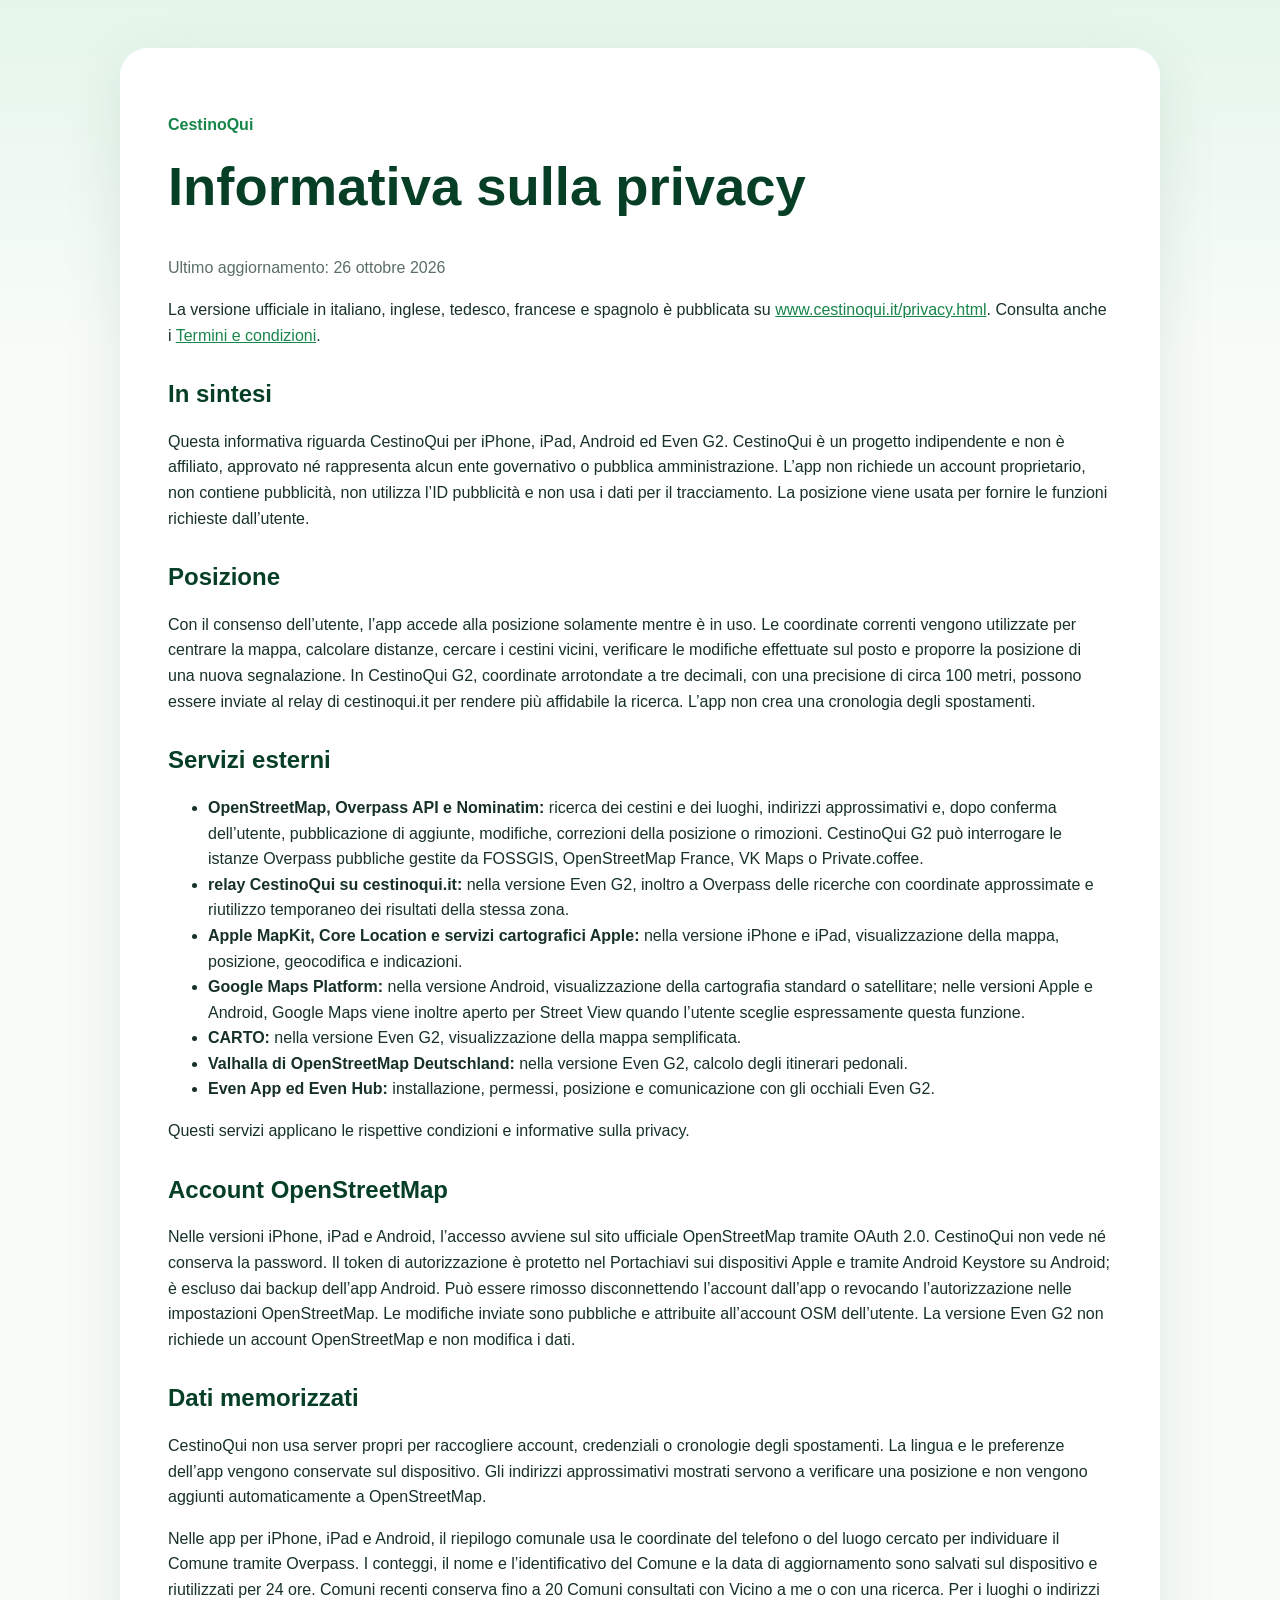
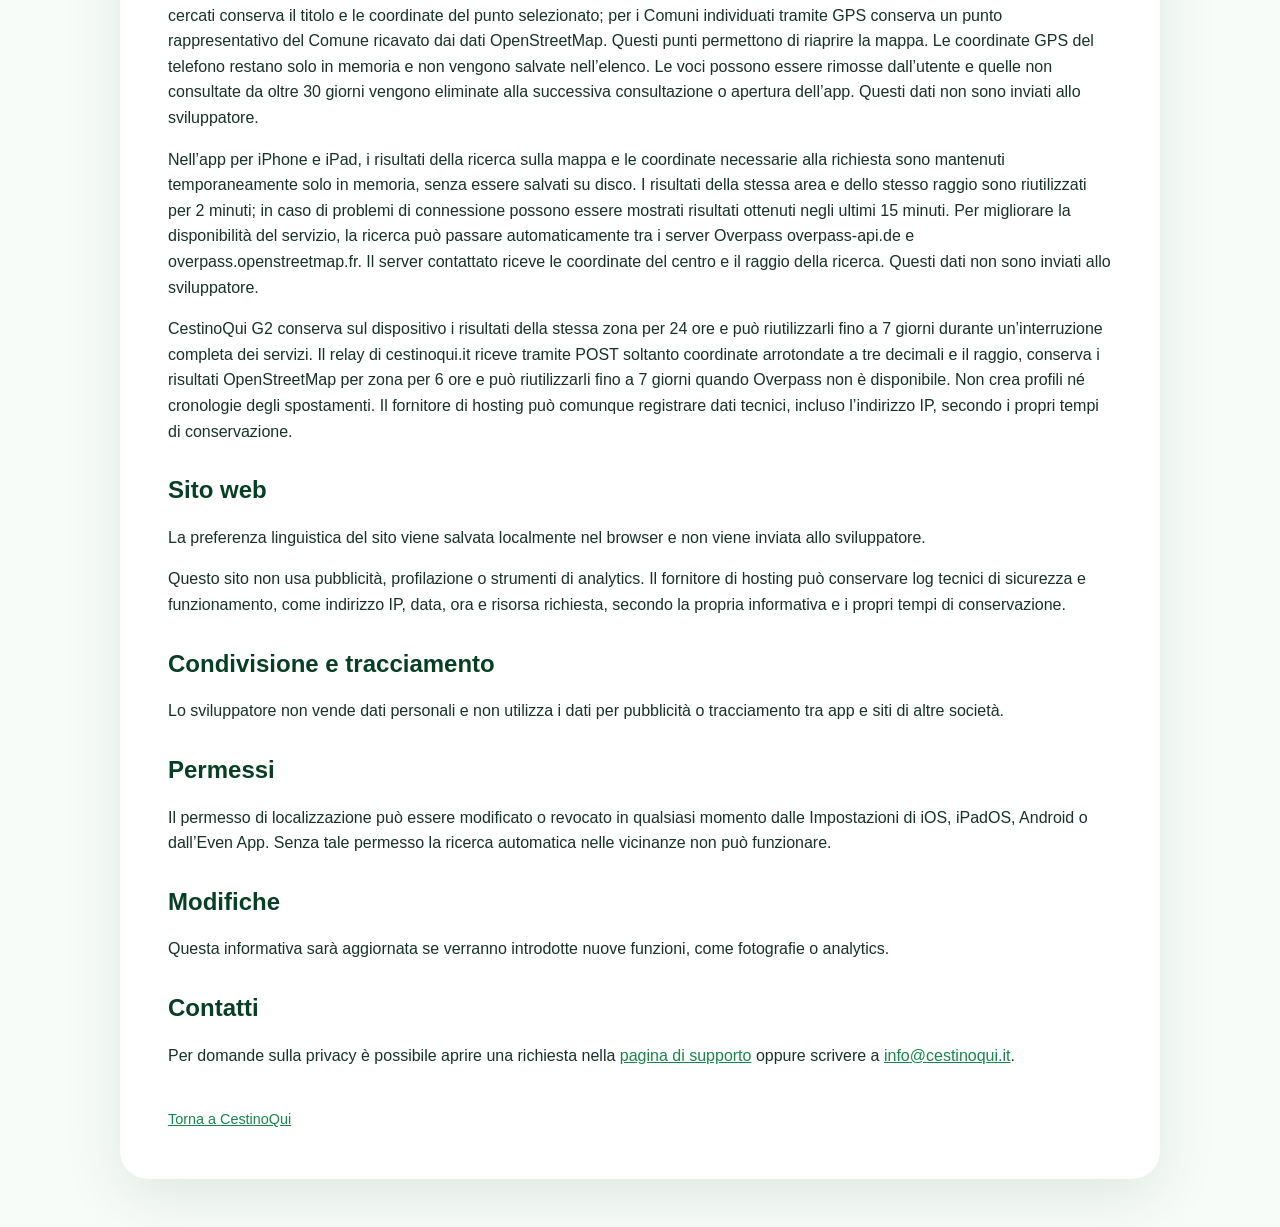
==== commit 96ec23ce: "Document CestinoQui G2 0.5.5" ====
--- a/privacy.html
+++ b/privacy.html
@@ -10,18 +10,19 @@
   <main>
     <p class="eyebrow">CestinoQui</p>
     <h1>Informativa sulla privacy</h1>
-    <p class="muted">Ultimo aggiornamento: 23 ottobre 2026</p>
+    <p class="muted">Ultimo aggiornamento: 26 ottobre 2026</p>
     <p>La versione ufficiale in italiano, inglese, tedesco, francese e spagnolo è pubblicata su <a href="https://www.cestinoqui.it/privacy.html">www.cestinoqui.it/privacy.html</a>. Consulta anche i <a href="https://www.cestinoqui.it/terms.html">Termini e condizioni</a>.</p>
 
     <h2>In sintesi</h2>
     <p>Questa informativa riguarda CestinoQui per iPhone, iPad, Android ed Even G2. CestinoQui è un progetto indipendente e non è affiliato, approvato né rappresenta alcun ente governativo o pubblica amministrazione. L’app non richiede un account proprietario, non contiene pubblicità, non utilizza l’ID pubblicità e non usa i dati per il tracciamento. La posizione viene usata per fornire le funzioni richieste dall’utente.</p>
 
     <h2>Posizione</h2>
-    <p>Con il consenso dell’utente, l’app accede alla posizione solamente mentre è in uso. Le coordinate correnti vengono utilizzate per centrare la mappa, calcolare distanze, cercare i cestini vicini, verificare le modifiche effettuate sul posto e proporre la posizione di una nuova segnalazione. Le coordinate necessarie vengono trasmesse direttamente ai fornitori indicati di seguito, ma non allo sviluppatore. L’app non conserva una cronologia degli spostamenti.</p>
+    <p>Con il consenso dell’utente, l’app accede alla posizione solamente mentre è in uso. Le coordinate correnti vengono utilizzate per centrare la mappa, calcolare distanze, cercare i cestini vicini, verificare le modifiche effettuate sul posto e proporre la posizione di una nuova segnalazione. In CestinoQui G2, coordinate arrotondate a tre decimali, con una precisione di circa 100 metri, possono essere inviate al relay di cestinoqui.it per rendere più affidabile la ricerca. L’app non crea una cronologia degli spostamenti.</p>
 
     <h2>Servizi esterni</h2>
     <ul>
-      <li><strong>OpenStreetMap, Overpass API e Nominatim:</strong> ricerca dei cestini e dei luoghi, indirizzi approssimativi e, dopo conferma dell’utente, pubblicazione di aggiunte, modifiche, correzioni della posizione o rimozioni. CestinoQui G2 può interrogare le istanze Overpass pubbliche gestite da FOSSGIS, VK Maps o Private.coffee.</li>
+      <li><strong>OpenStreetMap, Overpass API e Nominatim:</strong> ricerca dei cestini e dei luoghi, indirizzi approssimativi e, dopo conferma dell’utente, pubblicazione di aggiunte, modifiche, correzioni della posizione o rimozioni. CestinoQui G2 può interrogare le istanze Overpass pubbliche gestite da FOSSGIS, OpenStreetMap France, VK Maps o Private.coffee.</li>
+      <li><strong>relay CestinoQui su cestinoqui.it:</strong> nella versione Even G2, inoltro a Overpass delle ricerche con coordinate approssimate e riutilizzo temporaneo dei risultati della stessa zona.</li>
       <li><strong>Apple MapKit, Core Location e servizi cartografici Apple:</strong> nella versione iPhone e iPad, visualizzazione della mappa, posizione, geocodifica e indicazioni.</li>
       <li><strong>Google Maps Platform:</strong> nella versione Android, visualizzazione della cartografia standard o satellitare; nelle versioni Apple e Android, Google Maps viene inoltre aperto per Street View quando l’utente sceglie espressamente questa funzione.</li>
       <li><strong>CARTO:</strong> nella versione Even G2, visualizzazione della mappa semplificata.</li>
@@ -34,9 +35,10 @@
     <p>Nelle versioni iPhone, iPad e Android, l’accesso avviene sul sito ufficiale OpenStreetMap tramite OAuth 2.0. CestinoQui non vede né conserva la password. Il token di autorizzazione è protetto nel Portachiavi sui dispositivi Apple e tramite Android Keystore su Android; è escluso dai backup dell’app Android. Può essere rimosso disconnettendo l’account dall’app o revocando l’autorizzazione nelle impostazioni OpenStreetMap. Le modifiche inviate sono pubbliche e attribuite all’account OSM dell’utente. La versione Even G2 non richiede un account OpenStreetMap e non modifica i dati.</p>
 
     <h2>Dati memorizzati</h2>
-    <p>CestinoQui non gestisce un server proprietario e non memorizza su server propri posizione, identificativi personali o cronologia delle ricerche. La lingua e le preferenze dell’app vengono conservate sul dispositivo. Gli indirizzi approssimativi mostrati servono a verificare una posizione e non vengono aggiunti automaticamente a OpenStreetMap.</p>
+    <p>CestinoQui non usa server propri per raccogliere account, credenziali o cronologie degli spostamenti. La lingua e le preferenze dell’app vengono conservate sul dispositivo. Gli indirizzi approssimativi mostrati servono a verificare una posizione e non vengono aggiunti automaticamente a OpenStreetMap.</p>
     <p>Nelle app per iPhone, iPad e Android, il riepilogo comunale usa le coordinate del telefono o del luogo cercato per individuare il Comune tramite Overpass. I conteggi, il nome e l’identificativo del Comune e la data di aggiornamento sono salvati sul dispositivo e riutilizzati per 24 ore. Comuni recenti conserva fino a 20 Comuni consultati con Vicino a me o con una ricerca. Per i luoghi o indirizzi cercati conserva il titolo e le coordinate del punto selezionato; per i Comuni individuati tramite GPS conserva un punto rappresentativo del Comune ricavato dai dati OpenStreetMap. Questi punti permettono di riaprire la mappa. Le coordinate GPS del telefono restano solo in memoria e non vengono salvate nell’elenco. Le voci possono essere rimosse dall’utente e quelle non consultate da oltre 30 giorni vengono eliminate alla successiva consultazione o apertura dell’app. Questi dati non sono inviati allo sviluppatore.</p>
     <p>Nell’app per iPhone e iPad, i risultati della ricerca sulla mappa e le coordinate necessarie alla richiesta sono mantenuti temporaneamente solo in memoria, senza essere salvati su disco. I risultati della stessa area e dello stesso raggio sono riutilizzati per 2 minuti; in caso di problemi di connessione possono essere mostrati risultati ottenuti negli ultimi 15 minuti. Per migliorare la disponibilità del servizio, la ricerca può passare automaticamente tra i server Overpass overpass-api.de e overpass.openstreetmap.fr. Il server contattato riceve le coordinate del centro e il raggio della ricerca. Questi dati non sono inviati allo sviluppatore.</p>
+    <p>CestinoQui G2 conserva sul dispositivo i risultati della stessa zona per 24 ore e può riutilizzarli fino a 7 giorni durante un’interruzione completa dei servizi. Il relay di cestinoqui.it riceve tramite POST soltanto coordinate arrotondate a tre decimali e il raggio, conserva i risultati OpenStreetMap per zona per 6 ore e può riutilizzarli fino a 7 giorni quando Overpass non è disponibile. Non crea profili né cronologie degli spostamenti. Il fornitore di hosting può comunque registrare dati tecnici, incluso l’indirizzo IP, secondo i propri tempi di conservazione.</p>
 
     <h2>Sito web</h2>
     <p>La preferenza linguistica del sito viene salvata localmente nel browser e non viene inviata allo sviluppatore.</p>
@@ -49,7 +51,7 @@
     <p>Il permesso di localizzazione può essere modificato o revocato in qualsiasi momento dalle Impostazioni di iOS, iPadOS, Android o dall’Even App. Senza tale permesso la ricerca automatica nelle vicinanze non può funzionare.</p>
 
     <h2>Modifiche</h2>
-    <p>Questa informativa sarà aggiornata se verranno introdotte nuove funzioni, come fotografie, analytics o un backend proprietario.</p>
+    <p>Questa informativa sarà aggiornata se verranno introdotte nuove funzioni, come fotografie o analytics.</p>
 
     <h2>Contatti</h2>
     <p>Per domande sulla privacy è possibile aprire una richiesta nella <a href="support.html">pagina di supporto</a> oppure scrivere a <a href="mailto:info@cestinoqui.it">info@cestinoqui.it</a>.</p>
